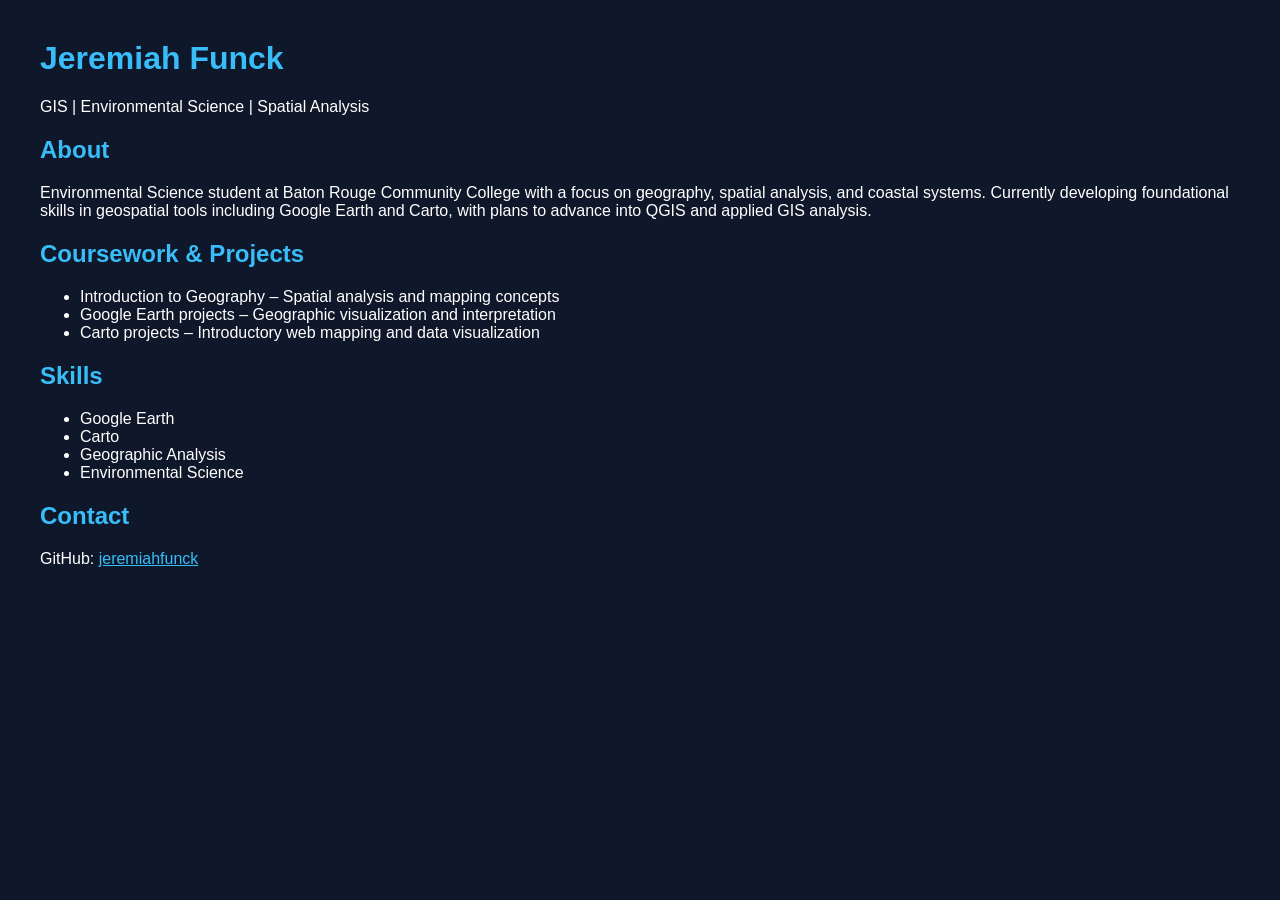
==== index.html @ 5fa83d6e "Create index.html for personal webpage Initial HTML structure for personal webpage including title, " ====
<!DOCTYPE html>
<html>
<head>
  <title>Jeremiah Funck | GIS & Environmental Science</title>
  <style>
    body {
      font-family: Arial;
      margin: 40px;
      background-color: #0f172a;
      color: white;
    }
    h1, h2 {
      color: #38bdf8;
    }
    a {
      color: #38bdf8;
    }
  </style>
</head>

<body>

<h1>Jeremiah Funck</h1>
<p>GIS | Environmental Science | Spatial Analysis</p>

<h2>About</h2>
<p>
Environmental Science student at Baton Rouge Community College with a focus on geography, spatial analysis, and coastal systems. 
Currently developing foundational skills in geospatial tools including Google Earth and Carto, with plans to advance into QGIS and applied GIS analysis.
</p>

<h2>Coursework & Projects</h2>
<ul>
  <li>Introduction to Geography – Spatial analysis and mapping concepts</li>
  <li>Google Earth projects – Geographic visualization and interpretation</li>
  <li>Carto projects – Introductory web mapping and data visualization</li>
</ul>

<h2>Skills</h2>
<ul>
  <li>Google Earth</li>
  <li>Carto</li>
  <li>Geographic Analysis</li>
  <li>Environmental Science</li>
</ul>

<h2>Contact</h2>
<p>
GitHub: <a href="https://github.com/jeremiahfunck">jeremiahfunck</a>
</p>

</body>
</html>
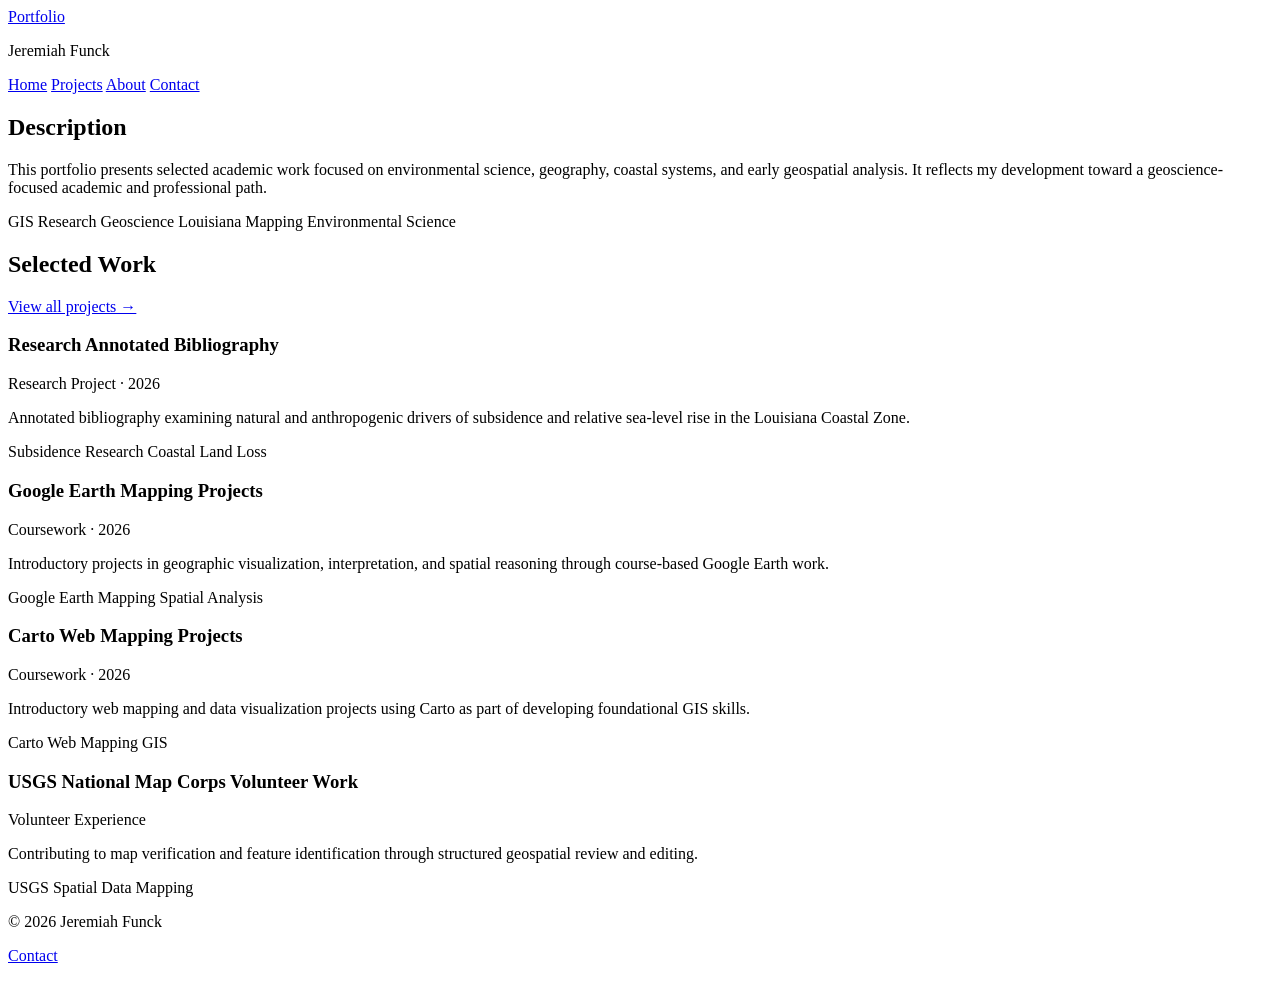
==== commit 8ffab3e5: "Revamp index.html for portfolio layout and content" ====
--- a/index.html
+++ b/index.html
@@ -1,53 +1,115 @@
 <!DOCTYPE html>
-<html>
+<html lang="en">
 <head>
-  <title>Jeremiah Funck | GIS & Environmental Science</title>
-  <style>
-    body {
-      font-family: Arial;
-      margin: 40px;
-      background-color: #0f172a;
-      color: white;
-    }
-    h1, h2 {
-      color: #38bdf8;
-    }
-    a {
-      color: #38bdf8;
-    }
-  </style>
+  <meta charset="UTF-8" />
+  <meta name="viewport" content="width=device-width, initial-scale=1.0" />
+  <title>Jeremiah Funck | Portfolio</title>
+  <link rel="stylesheet" href="style.css" />
 </head>
+<body>
+  <header class="site-header">
+    <div class="container nav">
+      <div>
+        <a class="site-title" href="index.html">Portfolio</a>
+        <p class="site-subtitle">Jeremiah Funck</p>
+      </div>
+      <nav class="nav-links">
+        <a href="index.html" class="active">Home</a>
+        <a href="projects.html">Projects</a>
+        <a href="about.html">About</a>
+        <a href="contact.html">Contact</a>
+      </nav>
+    </div>
+  </header>
 
-<body>
+  <main class="container">
+    <section class="card hero-card">
+      <h1>Description</h1>
+      <p>
+        This portfolio presents selected academic work focused on environmental science,
+        geography, coastal systems, and early geospatial analysis. It reflects my
+        development toward a geoscience-focused academic and professional path.
+      </p>
 
-<h1>Jeremiah Funck</h1>
-<p>GIS | Environmental Science | Spatial Analysis</p>
+      <div class="tags">
+        <span class="tag">GIS</span>
+        <span class="tag">Research</span>
+        <span class="tag">Geoscience</span>
+        <span class="tag">Louisiana</span>
+        <span class="tag">Mapping</span>
+        <span class="tag">Environmental Science</span>
+      </div>
+    </section>
 
-<h2>About</h2>
-<p>
-Environmental Science student at Baton Rouge Community College with a focus on geography, spatial analysis, and coastal systems. 
-Currently developing foundational skills in geospatial tools including Google Earth and Carto, with plans to advance into QGIS and applied GIS analysis.
-</p>
+    <section class="section-head">
+      <h2>Selected Work</h2>
+      <a class="text-link" href="projects.html">View all projects →</a>
+    </section>
 
-<h2>Coursework & Projects</h2>
-<ul>
-  <li>Introduction to Geography – Spatial analysis and mapping concepts</li>
-  <li>Google Earth projects – Geographic visualization and interpretation</li>
-  <li>Carto projects – Introductory web mapping and data visualization</li>
-</ul>
+    <section class="grid">
+      <article class="card project-card">
+        <h3>Research Annotated Bibliography</h3>
+        <p class="meta">Research Project · 2026</p>
+        <p>
+          Annotated bibliography examining natural and anthropogenic drivers of
+          subsidence and relative sea-level rise in the Louisiana Coastal Zone.
+        </p>
+        <div class="tags">
+          <span class="tag">Subsidence</span>
+          <span class="tag">Research</span>
+          <span class="tag">Coastal Land Loss</span>
+        </div>
+      </article>
 
-<h2>Skills</h2>
-<ul>
-  <li>Google Earth</li>
-  <li>Carto</li>
-  <li>Geographic Analysis</li>
-  <li>Environmental Science</li>
-</ul>
+      <article class="card project-card">
+        <h3>Google Earth Mapping Projects</h3>
+        <p class="meta">Coursework · 2026</p>
+        <p>
+          Introductory projects in geographic visualization, interpretation, and
+          spatial reasoning through course-based Google Earth work.
+        </p>
+        <div class="tags">
+          <span class="tag">Google Earth</span>
+          <span class="tag">Mapping</span>
+          <span class="tag">Spatial Analysis</span>
+        </div>
+      </article>
 
-<h2>Contact</h2>
-<p>
-GitHub: <a href="https://github.com/jeremiahfunck">jeremiahfunck</a>
-</p>
+      <article class="card project-card">
+        <h3>Carto Web Mapping Projects</h3>
+        <p class="meta">Coursework · 2026</p>
+        <p>
+          Introductory web mapping and data visualization projects using Carto as
+          part of developing foundational GIS skills.
+        </p>
+        <div class="tags">
+          <span class="tag">Carto</span>
+          <span class="tag">Web Mapping</span>
+          <span class="tag">GIS</span>
+        </div>
+      </article>
 
+      <article class="card project-card">
+        <h3>USGS National Map Corps Volunteer Work</h3>
+        <p class="meta">Volunteer Experience</p>
+        <p>
+          Contributing to map verification and feature identification through
+          structured geospatial review and editing.
+        </p>
+        <div class="tags">
+          <span class="tag">USGS</span>
+          <span class="tag">Spatial Data</span>
+          <span class="tag">Mapping</span>
+        </div>
+      </article>
+    </section>
+  </main>
+
+  <footer class="site-footer">
+    <div class="container footer-inner">
+      <p>© 2026 Jeremiah Funck</p>
+      <p><a href="contact.html">Contact</a></p>
+    </div>
+  </footer>
 </body>
 </html>
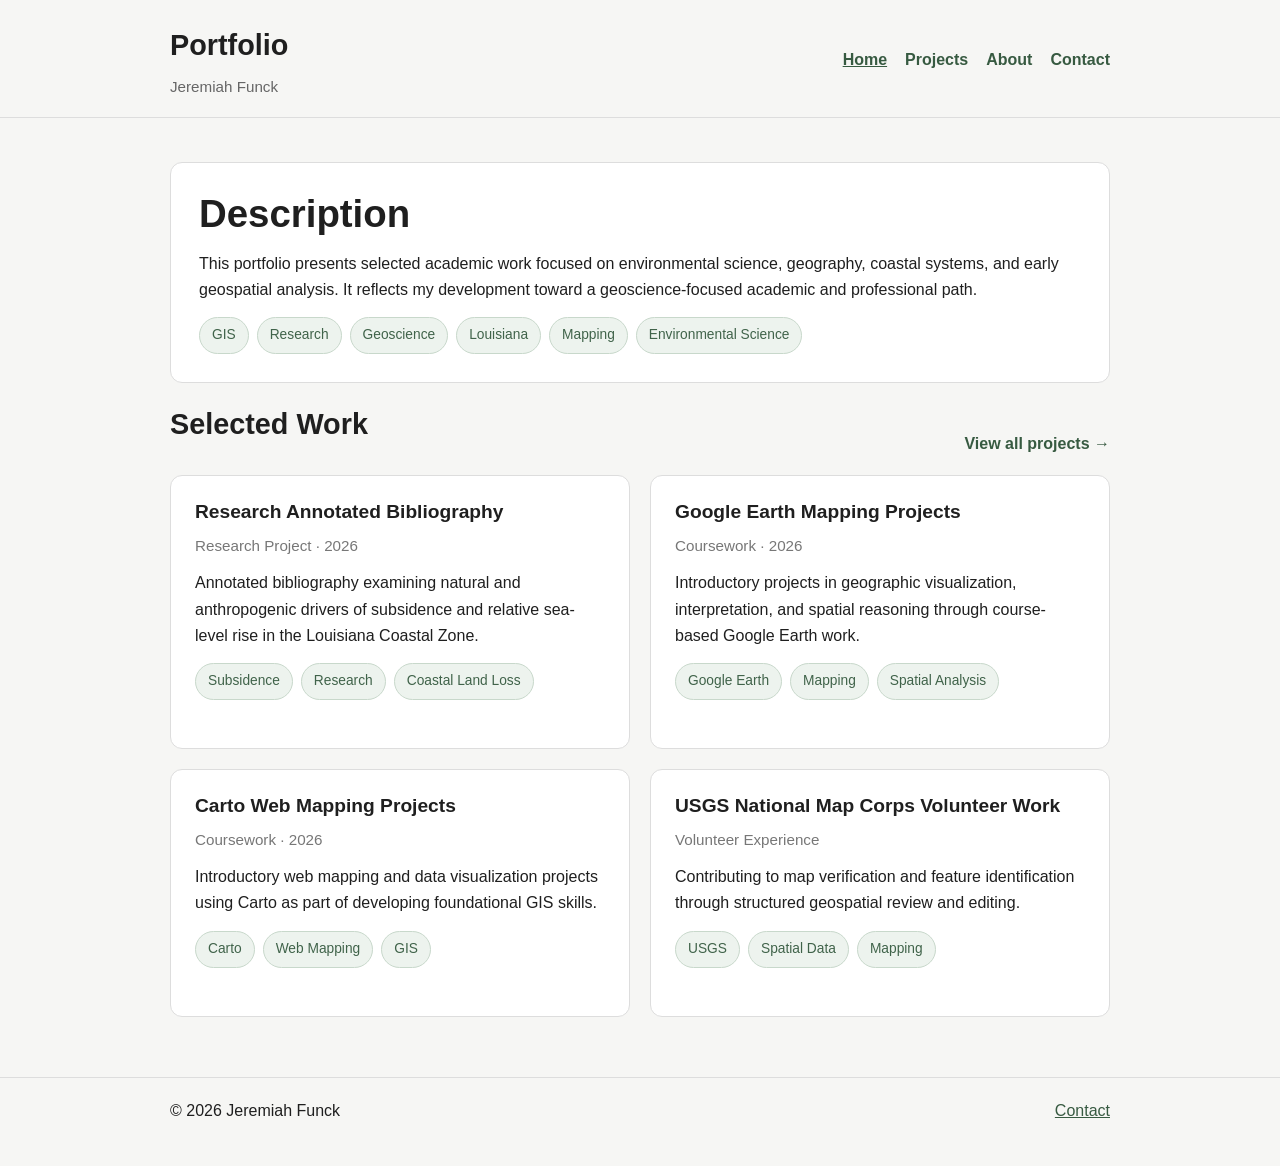
==== commit 0e6db52f: "Add analytics script for privacy-first tracking Added privacy-first analytics script to the HTML." ====
--- a/index.html
+++ b/index.html
@@ -5,6 +5,8 @@
   <meta name="viewport" content="width=device-width, initial-scale=1.0" />
   <title>Jeremiah Funck | Portfolio</title>
   <link rel="stylesheet" href="style.css" />
+  <!-- 100% privacy-first analytics -->
+<script async src="https://scripts.simpleanalyticscdn.com/latest.js"></script>
 </head>
 <body>
   <header class="site-header">
--- a/style.css
+++ b/style.css
@@ -0,0 +1,223 @@
+* {
+  box-sizing: border-box;
+}
+
+html {
+  scroll-behavior: smooth;
+}
+
+body {
+  margin: 0;
+  font-family: Arial, sans-serif;
+  background: #f6f6f4;
+  color: #1f1f1f;
+  line-height: 1.65;
+}
+
+.container {
+  max-width: 980px;
+  margin: 0 auto;
+  padding: 0 20px;
+}
+
+.site-header {
+  background: #f6f6f4;
+  border-bottom: 1px solid #dddddd;
+  position: sticky;
+  top: 0;
+  z-index: 10;
+}
+
+.nav {
+  display: flex;
+  justify-content: space-between;
+  align-items: center;
+  gap: 20px;
+  padding-top: 22px;
+  padding-bottom: 18px;
+}
+
+.site-title {
+  font-size: 1.8rem;
+  font-weight: 700;
+  color: #1f1f1f;
+  text-decoration: none;
+}
+
+.site-subtitle {
+  margin: 4px 0 0;
+  color: #666666;
+  font-size: 0.95rem;
+}
+
+.nav-links {
+  display: flex;
+  flex-wrap: wrap;
+  gap: 18px;
+}
+
+.nav-links a {
+  color: #375a41;
+  text-decoration: none;
+  font-weight: 600;
+}
+
+.nav-links a:hover,
+.nav-links a.active {
+  text-decoration: underline;
+}
+
+main.container {
+  padding-top: 44px;
+  padding-bottom: 60px;
+}
+
+h1 {
+  font-size: 2.4rem;
+  margin: 0 0 14px;
+  line-height: 1.2;
+}
+
+h2 {
+  font-size: 1.8rem;
+  margin: 0 0 14px;
+  line-height: 1.25;
+}
+
+h3 {
+  font-size: 1.2rem;
+  margin: 0 0 8px;
+  line-height: 1.3;
+}
+
+p {
+  margin: 0 0 14px;
+}
+
+.lead {
+  color: #666666;
+  max-width: 700px;
+}
+
+.card {
+  background: #ffffff;
+  border: 1px solid #dddddd;
+  border-radius: 12px;
+  padding: 24px;
+  margin-bottom: 24px;
+}
+
+.hero-card {
+  padding: 28px;
+}
+
+.section-head {
+  display: flex;
+  justify-content: space-between;
+  align-items: end;
+  gap: 16px;
+  margin: 14px 0 18px;
+}
+
+.section-head-stack {
+  display: block;
+  margin-bottom: 24px;
+}
+
+.text-link {
+  color: #375a41;
+  text-decoration: none;
+  font-weight: 600;
+}
+
+.text-link:hover {
+  text-decoration: underline;
+}
+
+.meta {
+  color: #777777;
+  font-size: 0.95rem;
+  margin-bottom: 12px;
+}
+
+.tags {
+  display: flex;
+  flex-wrap: wrap;
+  gap: 8px;
+  margin-top: 14px;
+}
+
+.tag {
+  display: inline-block;
+  padding: 6px 12px;
+  border-radius: 999px;
+  background: #edf3ee;
+  border: 1px solid #c8d8cb;
+  color: #40634a;
+  font-size: 0.86rem;
+}
+
+.grid {
+  display: grid;
+  grid-template-columns: repeat(2, minmax(0, 1fr));
+  gap: 20px;
+}
+
+.project-card,
+.detail-card {
+  min-height: 100%;
+}
+
+.contact-list {
+  padding-left: 18px;
+  margin: 0;
+}
+
+.contact-list li {
+  margin-bottom: 10px;
+}
+
+a {
+  color: #375a41;
+}
+
+a:hover {
+  text-decoration: underline;
+}
+
+.site-footer {
+  border-top: 1px solid #dddddd;
+  padding: 20px 0 28px;
+  background: #f6f6f4;
+}
+
+.footer-inner {
+  display: flex;
+  justify-content: space-between;
+  gap: 16px;
+  flex-wrap: wrap;
+}
+
+@media (max-width: 760px) {
+  .nav {
+    flex-direction: column;
+    align-items: flex-start;
+  }
+
+  .grid {
+    grid-template-columns: 1fr;
+  }
+
+  .section-head {
+    flex-direction: column;
+    align-items: flex-start;
+  }
+
+  h1 {
+    font-size: 2rem;
+  }
+
+  h2 {
+    font-size: 1.5rem;
+  }
+}
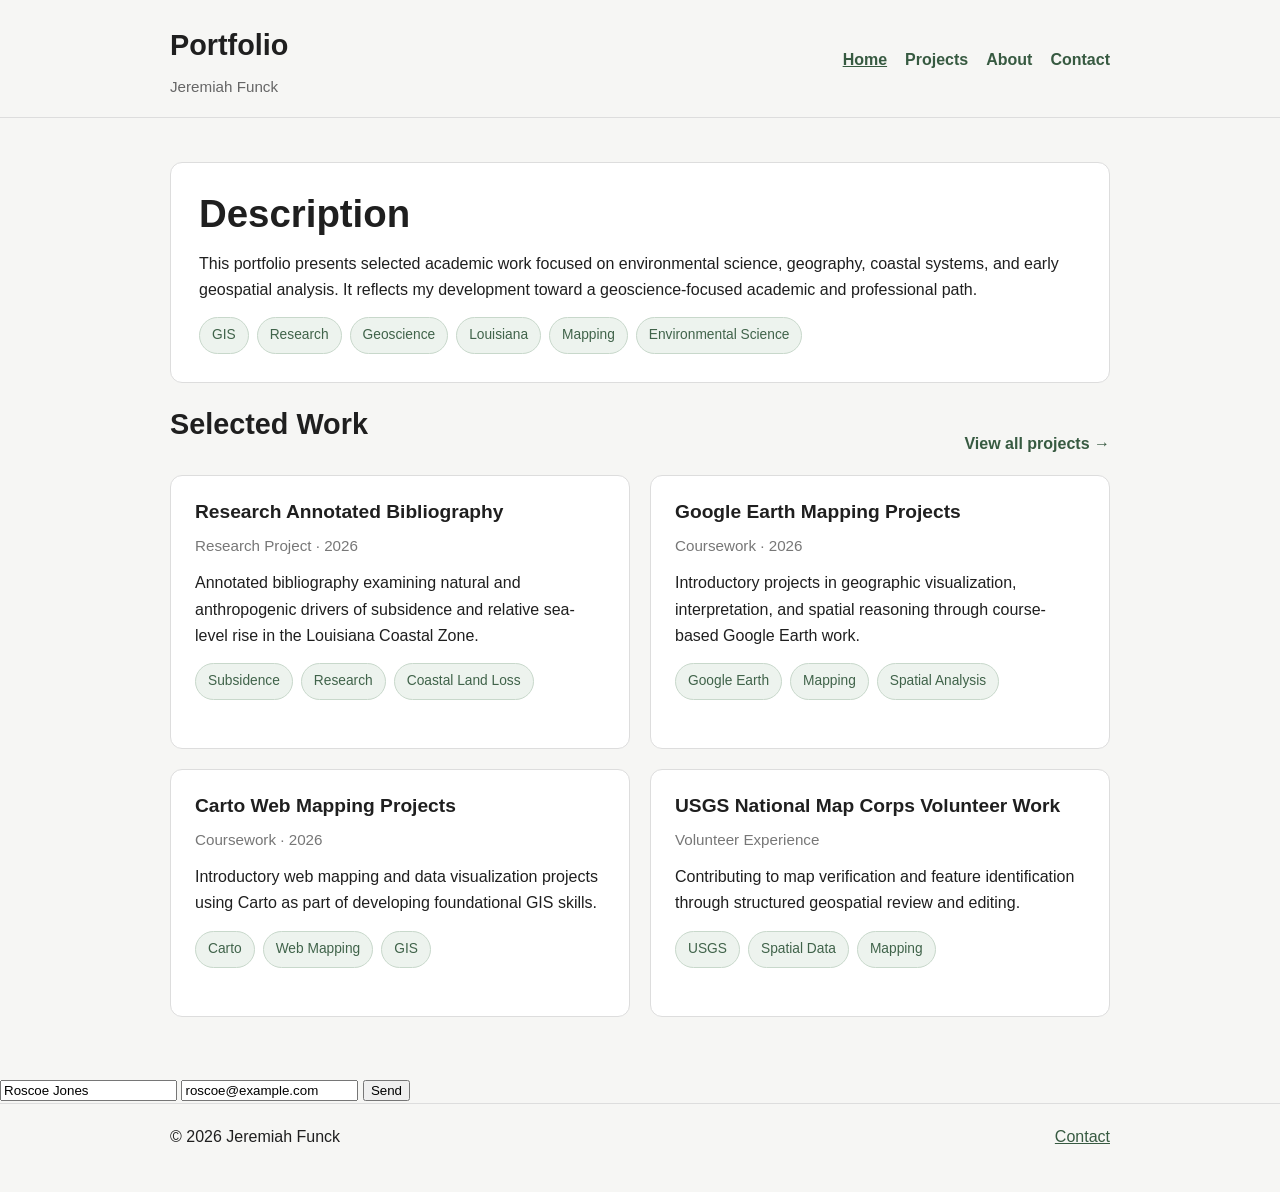
==== commit f66f974f: "Add newsletter form with Pageclip integration Added a newsletter subscription form with Pageclip int" ====
--- a/index.html
+++ b/index.html
@@ -7,6 +7,7 @@
   <link rel="stylesheet" href="style.css" />
   <!-- 100% privacy-first analytics -->
 <script async src="https://scripts.simpleanalyticscdn.com/latest.js"></script>
+  <link rel="stylesheet" href="https://s.pageclip.co/v1/pageclip.css" media="screen">
 </head>
 <body>
   <header class="site-header">
@@ -106,12 +107,22 @@
       </article>
     </section>
   </main>
+<form action="https://send.pageclip.co/FF2168Zqh1SDmX6g43kcv3Jh5hELISXt/newsletter-form" class="pageclip-form" method="post">
+  <!-- Replace these inputs with your own. Make sure they have a "name" attribute! -->
+  <input type="text" name="name" value="Roscoe Jones" />
+  <input type="email" name="email" value="roscoe@example.com" />
 
+  <!-- This button will have a loading spinner. Keep the inner span for best results. -->
+  <button type="submit" class="pageclip-form__submit">
+    <span>Send</span>
+  </button>
+</form>
   <footer class="site-footer">
     <div class="container footer-inner">
       <p>© 2026 Jeremiah Funck</p>
       <p><a href="contact.html">Contact</a></p>
     </div>
   </footer>
+  <script src="https://s.pageclip.co/v1/pageclip.js" charset="utf-8"></script>
 </body>
 </html>
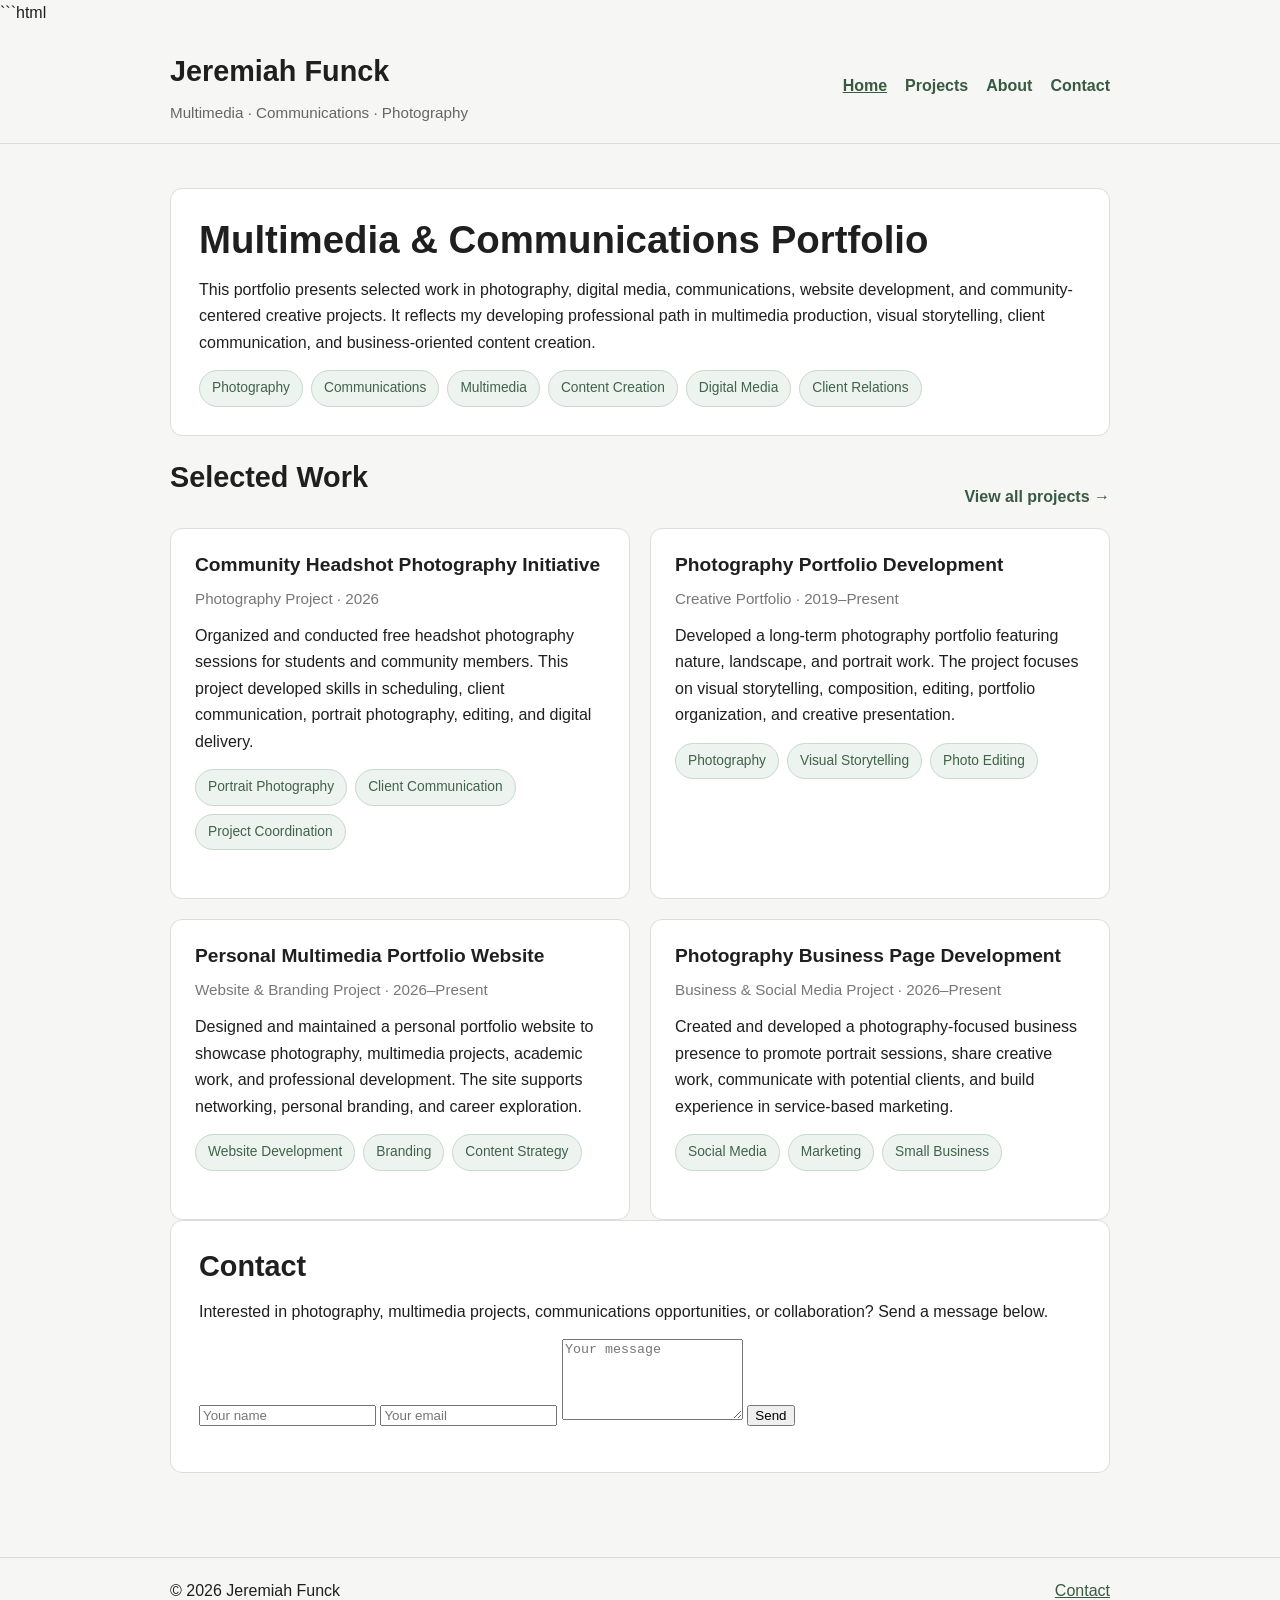
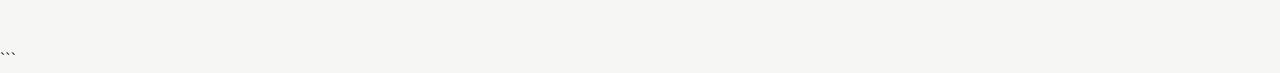
==== commit ff402df3: "Revise portfolio content and project descriptions Updated the portfolio title and descriptions to re" ====
--- a/index.html
+++ b/index.html
@@ -1,21 +1,28 @@
+```html
 <!DOCTYPE html>
 <html lang="en">
 <head>
   <meta charset="UTF-8" />
   <meta name="viewport" content="width=device-width, initial-scale=1.0" />
-  <title>Jeremiah Funck | Portfolio</title>
+
+  <title>Jeremiah Funck | Multimedia & Communications Portfolio</title>
+
   <link rel="stylesheet" href="style.css" />
-  <!-- 100% privacy-first analytics -->
-<script async src="https://scripts.simpleanalyticscdn.com/latest.js"></script>
+
+  <!-- Privacy-first analytics -->
+  <script async src="https://scripts.simpleanalyticscdn.com/latest.js"></script>
+
   <link rel="stylesheet" href="https://s.pageclip.co/v1/pageclip.css" media="screen">
 </head>
+
 <body>
   <header class="site-header">
     <div class="container nav">
       <div>
-        <a class="site-title" href="index.html">Portfolio</a>
-        <p class="site-subtitle">Jeremiah Funck</p>
+        <a class="site-title" href="index.html">Jeremiah Funck</a>
+        <p class="site-subtitle">Multimedia · Communications · Photography</p>
       </div>
+
       <nav class="nav-links">
         <a href="index.html" class="active">Home</a>
         <a href="projects.html">Projects</a>
@@ -27,20 +34,22 @@
 
   <main class="container">
     <section class="card hero-card">
-      <h1>Description</h1>
+      <h1>Multimedia & Communications Portfolio</h1>
+
       <p>
-        This portfolio presents selected academic work focused on environmental science,
-        geography, coastal systems, and early geospatial analysis. It reflects my
-        development toward a geoscience-focused academic and professional path.
+        This portfolio presents selected work in photography, digital media,
+        communications, website development, and community-centered creative projects.
+        It reflects my developing professional path in multimedia production,
+        visual storytelling, client communication, and business-oriented content creation.
       </p>
 
       <div class="tags">
-        <span class="tag">GIS</span>
-        <span class="tag">Research</span>
-        <span class="tag">Geoscience</span>
-        <span class="tag">Louisiana</span>
-        <span class="tag">Mapping</span>
-        <span class="tag">Environmental Science</span>
+        <span class="tag">Photography</span>
+        <span class="tag">Communications</span>
+        <span class="tag">Multimedia</span>
+        <span class="tag">Content Creation</span>
+        <span class="tag">Digital Media</span>
+        <span class="tag">Client Relations</span>
       </div>
     </section>
 
@@ -51,78 +60,102 @@
 
     <section class="grid">
       <article class="card project-card">
-        <h3>Research Annotated Bibliography</h3>
-        <p class="meta">Research Project · 2026</p>
+        <h3>Community Headshot Photography Initiative</h3>
+        <p class="meta">Photography Project · 2026</p>
+
         <p>
-          Annotated bibliography examining natural and anthropogenic drivers of
-          subsidence and relative sea-level rise in the Louisiana Coastal Zone.
+          Organized and conducted free headshot photography sessions for students
+          and community members. This project developed skills in scheduling,
+          client communication, portrait photography, editing, and digital delivery.
         </p>
+
         <div class="tags">
-          <span class="tag">Subsidence</span>
-          <span class="tag">Research</span>
-          <span class="tag">Coastal Land Loss</span>
+          <span class="tag">Portrait Photography</span>
+          <span class="tag">Client Communication</span>
+          <span class="tag">Project Coordination</span>
         </div>
       </article>
 
       <article class="card project-card">
-        <h3>Google Earth Mapping Projects</h3>
-        <p class="meta">Coursework · 2026</p>
+        <h3>Photography Portfolio Development</h3>
+        <p class="meta">Creative Portfolio · 2019–Present</p>
+
         <p>
-          Introductory projects in geographic visualization, interpretation, and
-          spatial reasoning through course-based Google Earth work.
+          Developed a long-term photography portfolio featuring nature, landscape,
+          and portrait work. The project focuses on visual storytelling, composition,
+          editing, portfolio organization, and creative presentation.
         </p>
+
         <div class="tags">
-          <span class="tag">Google Earth</span>
-          <span class="tag">Mapping</span>
-          <span class="tag">Spatial Analysis</span>
+          <span class="tag">Photography</span>
+          <span class="tag">Visual Storytelling</span>
+          <span class="tag">Photo Editing</span>
         </div>
       </article>
 
       <article class="card project-card">
-        <h3>Carto Web Mapping Projects</h3>
-        <p class="meta">Coursework · 2026</p>
+        <h3>Personal Multimedia Portfolio Website</h3>
+        <p class="meta">Website & Branding Project · 2026–Present</p>
+
         <p>
-          Introductory web mapping and data visualization projects using Carto as
-          part of developing foundational GIS skills.
+          Designed and maintained a personal portfolio website to showcase photography,
+          multimedia projects, academic work, and professional development. The site
+          supports networking, personal branding, and career exploration.
         </p>
+
         <div class="tags">
-          <span class="tag">Carto</span>
-          <span class="tag">Web Mapping</span>
-          <span class="tag">GIS</span>
+          <span class="tag">Website Development</span>
+          <span class="tag">Branding</span>
+          <span class="tag">Content Strategy</span>
         </div>
       </article>
 
       <article class="card project-card">
-        <h3>USGS National Map Corps Volunteer Work</h3>
-        <p class="meta">Volunteer Experience</p>
+        <h3>Photography Business Page Development</h3>
+        <p class="meta">Business & Social Media Project · 2026–Present</p>
+
         <p>
-          Contributing to map verification and feature identification through
-          structured geospatial review and editing.
+          Created and developed a photography-focused business presence to promote
+          portrait sessions, share creative work, communicate with potential clients,
+          and build experience in service-based marketing.
         </p>
+
         <div class="tags">
-          <span class="tag">USGS</span>
-          <span class="tag">Spatial Data</span>
-          <span class="tag">Mapping</span>
+          <span class="tag">Social Media</span>
+          <span class="tag">Marketing</span>
+          <span class="tag">Small Business</span>
         </div>
       </article>
     </section>
+
+    <section class="card hero-card">
+      <h2>Contact</h2>
+
+      <p>
+        Interested in photography, multimedia projects, communications opportunities,
+        or collaboration? Send a message below.
+      </p>
+
+      <form action="https://send.pageclip.co/FF2168Zqh1SDmX6g43kcv3Jh5hELISXt/newsletter-form" class="pageclip-form" method="post">
+        <input type="text" name="name" placeholder="Your name" required />
+        <input type="email" name="email" placeholder="Your email" required />
+        <textarea name="message" placeholder="Your message" rows="5" required></textarea>
+
+        <button type="submit" class="pageclip-form__submit">
+          <span>Send</span>
+        </button>
+      </form>
+    </section>
   </main>
-<form action="https://send.pageclip.co/FF2168Zqh1SDmX6g43kcv3Jh5hELISXt/newsletter-form" class="pageclip-form" method="post">
-  <!-- Replace these inputs with your own. Make sure they have a "name" attribute! -->
-  <input type="text" name="name" value="Roscoe Jones" />
-  <input type="email" name="email" value="roscoe@example.com" />
 
-  <!-- This button will have a loading spinner. Keep the inner span for best results. -->
-  <button type="submit" class="pageclip-form__submit">
-    <span>Send</span>
-  </button>
-</form>
   <footer class="site-footer">
     <div class="container footer-inner">
       <p>© 2026 Jeremiah Funck</p>
       <p><a href="contact.html">Contact</a></p>
     </div>
   </footer>
+
   <script src="https://s.pageclip.co/v1/pageclip.js" charset="utf-8"></script>
 </body>
 </html>
+```
